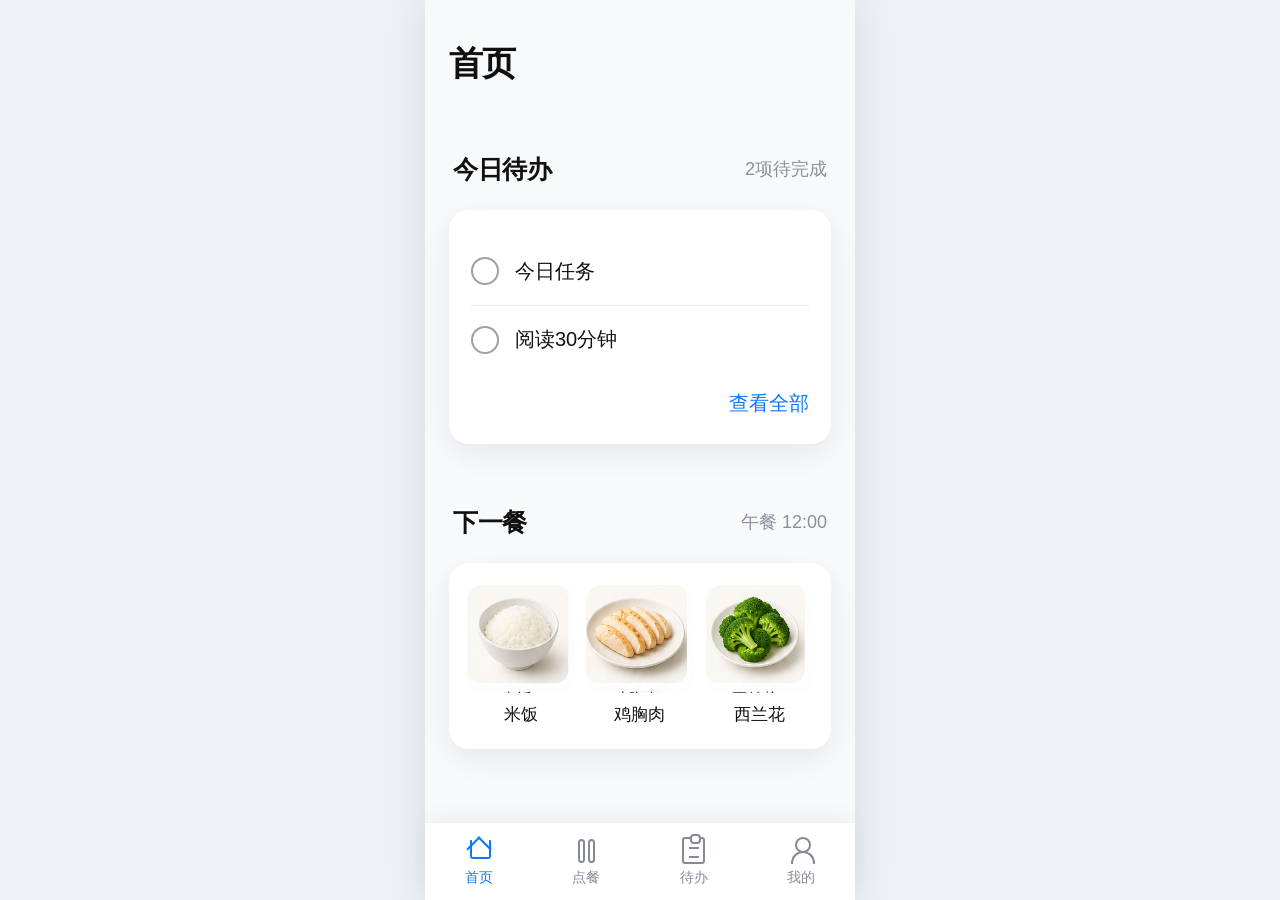
==== 需求与原型/v1.0.0/原型/交互原型/index.html @ b9816ce4 "初始化" ====
<!doctype html>
<html lang="zh-CN">
<head>
  <meta charset="utf-8">
  <meta name="viewport" content="width=device-width, initial-scale=1, viewport-fit=cover">
  <meta name="description" content="个人 APP 可交互离线原型">
  <title>个人 APP 原型</title>
  <link rel="stylesheet" href="styles.css">
</head>
<body>
  <main id="app" aria-live="polite">
    <section class="page" data-page="home" aria-labelledby="home-title">
      <div class="page-inner">
        <h1 id="home-title" class="page-title">首页</h1>
        <div class="section-heading">
          <h2>今日待办</h2>
          <span id="home-todo-count" class="section-meta"></span>
        </div>
        <article class="card home-todo-card" id="home-todo-list"></article>

        <div class="section-heading meal-heading">
          <h2>下一餐</h2>
          <span class="section-meta">午餐 12:00</span>
        </div>
        <button id="home-next-meal" class="card next-meal-card" type="button" aria-label="查看午餐">
          <div id="home-next-meal-list" class="meal-summary-list"></div>
        </button>
      </div>
    </section>

    <section class="page" data-page="meals" aria-labelledby="meals-title">
      <div class="page-inner">
        <header class="page-header">
          <h1 id="meals-title" class="page-title">点餐</h1>
          <button id="meal-edit-toggle" class="text-button" type="button">修改</button>
        </header>
        <div id="meals-content"></div>
      </div>
    </section>

    <section class="page food-select-page" data-page="food-select" aria-labelledby="food-select-title">
      <div class="select-header">
        <button id="back-to-meals" class="back-button" type="button" aria-label="返回点餐页"><span></span></button>
        <div>
          <h1 id="food-select-title" class="page-title">选餐</h1>
          <p id="meal-target-label" class="target-label"></p>
        </div>
      </div>
      <div class="food-select-layout">
        <nav id="food-categories" class="food-categories" aria-label="食物分类"></nav>
        <div id="food-list" class="food-list" aria-live="polite"></div>
      </div>
    </section>

    <section class="page" data-page="todos" aria-labelledby="todos-title">
      <div class="page-inner">
        <h1 id="todos-title" class="page-title">待办</h1>
        <section class="card calendar-card" aria-label="任务日历">
          <div class="calendar-toolbar">
            <button id="previous-month" class="calendar-arrow previous" type="button" aria-label="上个月"></button>
            <h2 id="calendar-title"></h2>
            <button id="next-month" class="calendar-arrow next" type="button" aria-label="下个月"></button>
          </div>
          <div class="weekday-row" aria-hidden="true">
            <span>日</span><span>一</span><span>二</span><span>三</span><span>四</span><span>五</span><span>六</span>
          </div>
          <div id="calendar-days" class="calendar-days" aria-label="选择日期"></div>
        </section>
        <form id="task-form" class="task-entry" novalidate>
          <label class="sr-only" for="task-input">添加任务</label>
          <input id="task-input" type="text" maxlength="50" placeholder="添加任务" autocomplete="off">
          <button class="round-add" type="submit" aria-label="添加任务"><span></span></button>
        </form>
        <div id="todo-list" class="todo-list"></div>
      </div>
    </section>

    <section class="page" data-page="profile" aria-labelledby="profile-title">
      <div class="page-inner">
        <h1 id="profile-title" class="page-title">我的</h1>
        <section class="card profile-card">
          <div class="avatar" aria-label="用户头像"></div>
          <dl>
            <div><dt>昵称</dt><dd>小满</dd></div>
            <div><dt>手机号</dt><dd>138****8888</dd></div>
          </dl>
        </section>
        <button id="logout-button" class="logout-button" type="button">退出登录</button>
      </div>
    </section>
  </main>

  <nav id="bottom-nav" class="bottom-nav" aria-label="主导航">
    <button type="button" data-nav="home" class="nav-item"><span class="nav-icon icon-home"></span><span>首页</span></button>
    <button type="button" data-nav="meals" class="nav-item"><span class="nav-icon icon-meals"><i></i><i></i></span><span>点餐</span></button>
    <button type="button" data-nav="todos" class="nav-item"><span class="nav-icon icon-todos"></span><span>待办</span></button>
    <button type="button" data-nav="profile" class="nav-item"><span class="nav-icon icon-profile"></span><span>我的</span></button>
  </nav>

  <div id="toast" class="toast" role="status" aria-live="polite"></div>

  <div id="logout-modal" class="modal" aria-hidden="true">
    <div class="modal-backdrop" data-close-modal="true"></div>
    <section class="modal-dialog" role="dialog" aria-modal="true" aria-labelledby="logout-modal-title">
      <h2 id="logout-modal-title">确认退出登录？</h2>
      <p>这只是原型演示，不会跳转到登录页面。</p>
      <div class="modal-actions">
        <button id="cancel-logout" class="modal-button secondary" type="button">取消</button>
        <button id="confirm-logout" class="modal-button danger" type="button">确认退出</button>
      </div>
    </section>
  </div>

  <script defer src="app.js"></script>
</body>
</html>
---- 需求与原型/v1.0.0/原型/交互原型/styles.css ----
:root {
  --blue: #0a78ff;
  --blue-soft: #eaf3ff;
  --ink: #101010;
  --muted: #8b909b;
  --line: #e9ebef;
  --page: #f8f9fb;
  --card: #ffffff;
  --danger: #ff3b30;
  --shadow: 0 10px 28px rgba(31, 42, 65, .08);
  --radius: 20px;
  --page-gutter: 24px;
  --app-width: 430px;
  font-family: "Microsoft YaHei", "PingFang SC", "Noto Sans CJK SC", Arial, sans-serif;
  color: var(--ink);
  background: var(--page);
}

* { box-sizing: border-box; }

html { background: #edf0f4; }

body {
  margin: 0;
  min-width: 320px;
  min-height: 100dvh;
  background: #edf0f4;
}

button,
input { font: inherit; }

button { -webkit-tap-highlight-color: transparent; }

button:focus-visible,
input:focus-visible { outline: 3px solid rgba(10, 120, 255, .35); outline-offset: 2px; }

button:active { transform: scale(.97); }

.sr-only {
  position: absolute;
  width: 1px;
  height: 1px;
  padding: 0;
  margin: -1px;
  overflow: hidden;
  clip: rect(0, 0, 0, 0);
  white-space: nowrap;
  border: 0;
}

#app {
  width: min(100%, var(--app-width));
  min-height: 100dvh;
  margin: 0 auto;
  background: var(--page);
  overflow: hidden;
}

.page {
  display: none;
  min-height: 100dvh;
  padding: max(42px, env(safe-area-inset-top)) var(--page-gutter) calc(112px + env(safe-area-inset-bottom));
}

.page.is-active { display: block; animation: page-in .18s ease-out; }

@keyframes page-in { from { opacity: .6; transform: translateY(4px); } to { opacity: 1; transform: none; } }

.page-inner { width: 100%; }

.page-title {
  margin: 0;
  font-size: 34px;
  line-height: 1.25;
  letter-spacing: -.8px;
  font-weight: 800;
}

.page-header,
.section-heading,
.calendar-toolbar { display: flex; align-items: center; justify-content: space-between; }

.page-header { margin-bottom: 54px; }

.text-button {
  min-width: 44px;
  min-height: 44px;
  padding: 0;
  border: 0;
  color: var(--blue);
  background: transparent;
  font-size: 22px;
  cursor: pointer;
}

.section-heading { margin: 68px 4px 24px; }
.page-title + .section-heading { margin-top: 68px; }

.section-heading h2 {
  margin: 0;
  font-size: 25px;
  letter-spacing: -.5px;
}

.section-meta { color: var(--muted); font-size: 18px; }

.card {
  border: 0;
  border-radius: var(--radius);
  background: var(--card);
  box-shadow: var(--shadow);
}

.home-todo-card { min-height: 208px; padding: 28px 22px 18px; }

.home-task-row {
  display: flex;
  min-height: 68px;
  align-items: center;
  gap: 16px;
  border-bottom: 1px solid var(--line);
}

.home-task-row:last-of-type { border-bottom: 0; }

.task-check {
  display: grid;
  flex: 0 0 auto;
  width: 28px;
  height: 28px;
  place-items: center;
  border: 2px solid #9aa0ab;
  border-radius: 50%;
  background: #fff;
  cursor: pointer;
}

.task-check::after {
  width: 9px;
  height: 5px;
  border-bottom: 2px solid #fff;
  border-left: 2px solid #fff;
  content: "";
  opacity: 0;
  transform: rotate(-45deg) translate(1px, -1px);
}

.task-check.is-done { border-color: var(--blue); background: var(--blue); }
.task-check.is-done::after { opacity: 1; }

.home-task-title { min-width: 0; overflow: hidden; font-size: 20px; text-overflow: ellipsis; white-space: nowrap; }
.home-empty { display: grid; min-height: 123px; place-items: center; color: var(--muted); font-size: 17px; }

.view-all-button {
  display: block;
  min-height: 44px;
  margin: 8px 0 0 auto;
  padding: 0 0 0 16px;
  border: 0;
  color: var(--blue);
  background: transparent;
  font-size: 20px;
  cursor: pointer;
}

.meal-heading { margin-top: 62px; }

.next-meal-card {
  display: block;
  width: 100%;
  min-height: 186px;
  padding: 22px 18px;
  color: inherit;
  text-align: left;
  cursor: pointer;
}

.meal-summary-list,
.meal-items { display: grid; grid-template-columns: repeat(3, minmax(0, 1fr)); gap: 12px; }

.food-thumb,
.food-photo {
  background-color: #f8f5ef;
  background-repeat: no-repeat;
  border-radius: 16px;
}

.food-thumb { width: 100%; aspect-ratio: 1; }

.summary-food { min-width: 0; text-align: center; }
.summary-food span { display: block; overflow: hidden; margin-top: 10px; font-size: 17px; text-overflow: ellipsis; white-space: nowrap; }
.summary-empty { display: grid; min-height: 132px; place-items: center; color: var(--muted); font-size: 17px; }

.meal-section { margin-bottom: 52px; scroll-margin-top: 22px; }
.meal-section-title { margin: 0 2px 20px; font-size: 25px; }

.meal-card { min-height: 220px; padding: 20px 18px; }
.meal-items { min-height: 125px; }

.meal-food { position: relative; min-width: 0; text-align: center; }
.meal-food .food-thumb { aspect-ratio: 1; }
.meal-food-name { display: block; overflow: hidden; margin-top: 8px; font-size: 18px; text-overflow: ellipsis; white-space: nowrap; }

.delete-food {
  position: absolute;
  z-index: 1;
  top: -8px;
  right: -4px;
  display: grid;
  width: 30px;
  height: 30px;
  padding: 0;
  place-items: center;
  border: 0;
  border-radius: 50%;
  color: #fff;
  background: var(--danger);
  font-size: 26px;
  font-weight: 300;
  line-height: 1;
  cursor: pointer;
}

.meal-empty { display: grid; min-height: 125px; place-items: center; color: var(--muted); font-size: 17px; }

.round-add {
  position: relative;
  display: grid;
  width: 46px;
  height: 46px;
  padding: 0;
  place-items: center;
  border: 0;
  border-radius: 50%;
  color: white;
  background: var(--blue);
  box-shadow: 0 4px 12px rgba(10, 120, 255, .22);
  cursor: pointer;
}

.round-add span::before,
.round-add span::after {
  position: absolute;
  top: 50%;
  left: 50%;
  width: 21px;
  height: 3px;
  border-radius: 4px;
  background: currentColor;
  content: "";
  transform: translate(-50%, -50%);
}

.round-add span::after { transform: translate(-50%, -50%) rotate(90deg); }
.meal-add { margin: 18px 2px 0; }

.food-select-page { padding: max(30px, env(safe-area-inset-top)) 22px 34px; }

.select-header { display: flex; align-items: flex-start; gap: 12px; margin: 0 0 45px; }
.select-header .page-title { font-size: 32px; }

.back-button {
  position: relative;
  display: grid;
  flex: 0 0 auto;
  width: 48px;
  height: 48px;
  padding: 0;
  place-items: center;
  border: 0;
  background: transparent;
  cursor: pointer;
}

.back-button span { width: 17px; height: 17px; border-bottom: 3px solid #333; border-left: 3px solid #333; transform: rotate(45deg); }
.target-label { min-height: 20px; margin: 4px 0 0; color: var(--muted); font-size: 14px; }

.food-select-layout { display: grid; grid-template-columns: 92px minmax(0, 1fr); align-items: start; gap: 18px; }

.food-categories {
  position: sticky;
  top: 16px;
  display: flex;
  min-height: 540px;
  padding: 14px 8px;
  flex-direction: column;
  gap: 9px;
  border-radius: 20px;
  background: var(--card);
  box-shadow: var(--shadow);
}

.category-button {
  min-height: 58px;
  padding: 7px 2px;
  border: 0;
  border-radius: 15px;
  color: #818793;
  background: transparent;
  font-size: 20px;
  cursor: pointer;
}

.category-button.is-active { color: var(--blue); background: var(--blue-soft); font-weight: 700; }
.food-list { display: grid; gap: 16px; min-width: 0; }

.select-food-card {
  display: grid;
  min-height: 144px;
  grid-template-columns: 110px minmax(0, 1fr) 44px;
  align-items: center;
  gap: 12px;
  padding: 12px;
}

.food-photo { width: 110px; height: 110px; }
.select-food-name { overflow: hidden; font-size: 22px; text-overflow: ellipsis; white-space: nowrap; }
.select-food-card .round-add { width: 44px; height: 44px; }
.select-food-card .round-add span::before, .select-food-card .round-add span::after { width: 20px; }
.select-empty { display: grid; min-height: 180px; place-items: center; color: var(--muted); text-align: center; }

.calendar-card { margin-top: 35px; padding: 23px 18px 19px; }
.calendar-toolbar h2 { margin: 0; font-size: 23px; }

.calendar-arrow {
  position: relative;
  width: 44px;
  height: 44px;
  padding: 0;
  border: 0;
  background: transparent;
  cursor: pointer;
}

.calendar-arrow::after {
  position: absolute;
  top: 12px;
  left: 14px;
  width: 15px;
  height: 15px;
  border-top: 2px solid var(--ink);
  border-right: 2px solid var(--ink);
  content: "";
}

.calendar-arrow.previous::after { transform: rotate(-135deg); left: 18px; }
.calendar-arrow.next::after { transform: rotate(45deg); left: 10px; }

.weekday-row,
.calendar-days { display: grid; grid-template-columns: repeat(7, minmax(0, 1fr)); text-align: center; }
.weekday-row { margin-top: 22px; color: #888e99; font-size: 16px; }
.calendar-days { gap: 7px 0; margin-top: 16px; }

.calendar-blank,
.calendar-day { min-width: 0; height: 37px; }

.calendar-day {
  display: grid;
  width: 37px;
  margin: 0 auto;
  padding: 0;
  place-items: center;
  border: 0;
  border-radius: 50%;
  color: var(--ink);
  background: transparent;
  font-size: 17px;
  cursor: pointer;
}

.calendar-day.is-selected { color: #fff; background: var(--blue); }

.task-entry {
  display: flex;
  height: 63px;
  margin-top: 24px;
  align-items: center;
  gap: 10px;
  padding: 8px 9px 8px 20px;
  border-radius: 17px;
  background: var(--card);
  box-shadow: var(--shadow);
}

.task-entry input { min-width: 0; flex: 1; border: 0; outline: 0; color: var(--ink); background: transparent; font-size: 19px; }
.task-entry input::placeholder { color: #a6abb4; }
.task-entry.is-invalid { animation: input-shake .25s linear; box-shadow: 0 0 0 2px rgba(255, 59, 48, .3), var(--shadow); }
@keyframes input-shake { 25% { transform: translateX(-3px); } 75% { transform: translateX(3px); } }
.task-entry .round-add { width: 44px; height: 44px; flex: 0 0 auto; }

.todo-list { display: grid; gap: 16px; margin-top: 24px; }
.todo-row { display: flex; min-height: 76px; align-items: center; gap: 18px; padding: 16px 20px; }
.todo-row .task-check { width: 31px; height: 31px; }
.todo-title { min-width: 0; overflow: hidden; font-size: 20px; text-overflow: ellipsis; white-space: nowrap; }
.todo-row.is-completed .todo-title { color: #9da2ac; text-decoration: line-through; }
.todo-empty { display: grid; min-height: 130px; place-items: center; color: var(--muted); }

.profile-card { display: flex; margin-top: 35px; align-items: center; gap: 21px; padding: 28px 22px; }

.avatar {
  width: 94px;
  height: 94px;
  flex: 0 0 auto;
  border-radius: 50%;
  background-color: #e8f0f6;
  background-image: url("assets/reference/我的页.png");
  background-repeat: no-repeat;
  background-size: 438px auto;
  background-position: -46px -95px;
}

.profile-card dl { display: grid; flex: 1; gap: 20px; margin: 0; }
.profile-card dl div { display: grid; grid-template-columns: 76px minmax(0, 1fr); gap: 4px; }
.profile-card dt { color: var(--muted); font-size: 18px; }
.profile-card dd { margin: 0; font-size: 20px; white-space: nowrap; }

.logout-button { width: 100%; min-height: 58px; margin-top: 42px; border: 2px solid var(--danger); border-radius: 13px; color: var(--danger); background: #fff; font-size: 22px; cursor: pointer; }

.bottom-nav {
  position: fixed;
  z-index: 10;
  bottom: 0;
  left: 50%;
  display: grid;
  width: min(100%, var(--app-width));
  height: calc(78px + env(safe-area-inset-bottom));
  grid-template-columns: repeat(4, 1fr);
  padding-bottom: env(safe-area-inset-bottom);
  transform: translateX(-50%);
  border-top: 1px solid #eef0f4;
  background: rgba(255, 255, 255, .96);
  box-shadow: 0 -6px 18px rgba(27, 35, 52, .04);
}

.bottom-nav.is-hidden { display: none; }

.nav-item {
  display: flex;
  min-width: 44px;
  min-height: 68px;
  flex-direction: column;
  align-items: center;
  justify-content: center;
  gap: 5px;
  padding: 4px 0 3px;
  border: 0;
  color: #858b96;
  background: transparent;
  font-size: 14px;
  cursor: pointer;
}

.nav-item.is-active { color: var(--blue); }
.nav-icon { position: relative; display: block; width: 27px; height: 27px; color: currentColor; }

.icon-home::before { position: absolute; top: 3px; left: 5px; width: 17px; height: 17px; border: 2px solid currentColor; border-top: 0; border-radius: 1px 1px 3px 3px; content: ""; }
.icon-home::after { position: absolute; top: 3px; left: 5px; width: 16px; height: 16px; border-top: 2px solid currentColor; border-left: 2px solid currentColor; content: ""; transform: rotate(45deg); }

.icon-meals i { position: absolute; top: 2px; width: 7px; height: 24px; border: 2px solid currentColor; border-radius: 6px; }
.icon-meals i:first-child { left: 5px; }
.icon-meals i:last-child { right: 5px; }

.icon-todos { width: 23px; height: 27px; border: 2px solid currentColor; border-radius: 3px; }
.icon-todos::before { position: absolute; top: -5px; left: 6px; width: 7px; height: 6px; border: 2px solid currentColor; border-radius: 4px; background: #fff; content: ""; }
.icon-todos::after { position: absolute; top: 8px; left: 5px; width: 10px; height: 7px; border-top: 2px solid currentColor; border-bottom: 2px solid currentColor; content: ""; }

.icon-profile::before { position: absolute; top: 0; left: 7px; width: 12px; height: 12px; border: 2px solid currentColor; border-radius: 50%; content: ""; }
.icon-profile::after { position: absolute; bottom: 0; left: 3px; width: 20px; height: 11px; border: 2px solid currentColor; border-bottom: 0; border-radius: 14px 14px 0 0; content: ""; }

.toast {
  position: fixed;
  z-index: 30;
  bottom: 96px;
  left: 50%;
  max-width: min(340px, calc(100% - 32px));
  padding: 11px 17px;
  transform: translate(-50%, 14px);
  border-radius: 999px;
  color: white;
  background: rgba(23, 28, 36, .9);
  font-size: 14px;
  opacity: 0;
  pointer-events: none;
  transition: opacity .2s ease, transform .2s ease;
}

.toast.is-visible { transform: translate(-50%, 0); opacity: 1; }

.modal { position: fixed; z-index: 40; inset: 0; display: none; align-items: center; justify-content: center; padding: 24px; }
.modal.is-open { display: flex; }
.modal-backdrop { position: absolute; inset: 0; background: rgba(17, 22, 30, .44); }
.modal-dialog { position: relative; width: min(100%, 330px); padding: 26px 23px 19px; border-radius: 19px; background: #fff; box-shadow: 0 20px 55px rgba(0, 0, 0, .2); animation: dialog-in .18s ease-out; }
@keyframes dialog-in { from { opacity: 0; transform: scale(.95); } to { opacity: 1; transform: none; } }
.modal-dialog h2 { margin: 0; font-size: 21px; }
.modal-dialog p { margin: 12px 0 23px; color: var(--muted); font-size: 15px; line-height: 1.55; }
.modal-actions { display: grid; grid-template-columns: 1fr 1fr; gap: 12px; }
.modal-button { min-height: 43px; border: 0; border-radius: 10px; font-size: 16px; cursor: pointer; }
.modal-button.secondary { color: #454b55; background: #f1f3f6; }
.modal-button.danger { color: #fff; background: var(--danger); }
.no-scroll { overflow: hidden; }

/* 原型截图裁切：复用本地的点餐页、选餐页素材。 */
.img-milk, .img-rice, .img-chicken, .img-broccoli, .img-noodles, .img-egg, .img-greens {
  background-image: url("assets/reference/点餐页.png");
  background-size: 460px auto;
}
.img-milk { background-position: -46px -148px; }
.img-rice { background-position: -46px -426px; }
.img-chicken { background-position: -178px -426px; }
.img-broccoli { background-position: -310px -426px; }
.img-noodles { background-position: -46px -705px; }
.img-egg { background-position: -178px -705px; }
.img-greens { background-position: -310px -705px; }
.img-bread, .img-oatmeal { background-image: url("assets/reference/选餐页.png"); background-size: 494px auto; }
.img-bread { background-position: -150px -311px; }
.img-oatmeal { background-position: -150px -545px; }

@media (max-width: 365px) {
  :root { --page-gutter: 18px; }
  .page-title { font-size: 31px; }
  .section-heading h2, .meal-section-title { font-size: 23px; }
  .food-select-page { padding-right: 16px; padding-left: 16px; }
  .food-select-layout { grid-template-columns: 82px minmax(0, 1fr); gap: 12px; }
  .food-categories { min-height: 500px; }
  .category-button { font-size: 18px; }
  .select-food-card { grid-template-columns: 90px minmax(0, 1fr) 42px; padding: 10px; }
  .food-photo { width: 90px; height: 90px; }
  .select-food-name { font-size: 19px; }
  .profile-card { gap: 15px; padding: 24px 16px; }
  .profile-card dl div { grid-template-columns: 60px minmax(0, 1fr); }
  .profile-card dt, .profile-card dd { font-size: 16px; }
}

@media (min-width: 431px) {
  #app { box-shadow: 0 0 38px rgba(37, 48, 69, .1); }
}
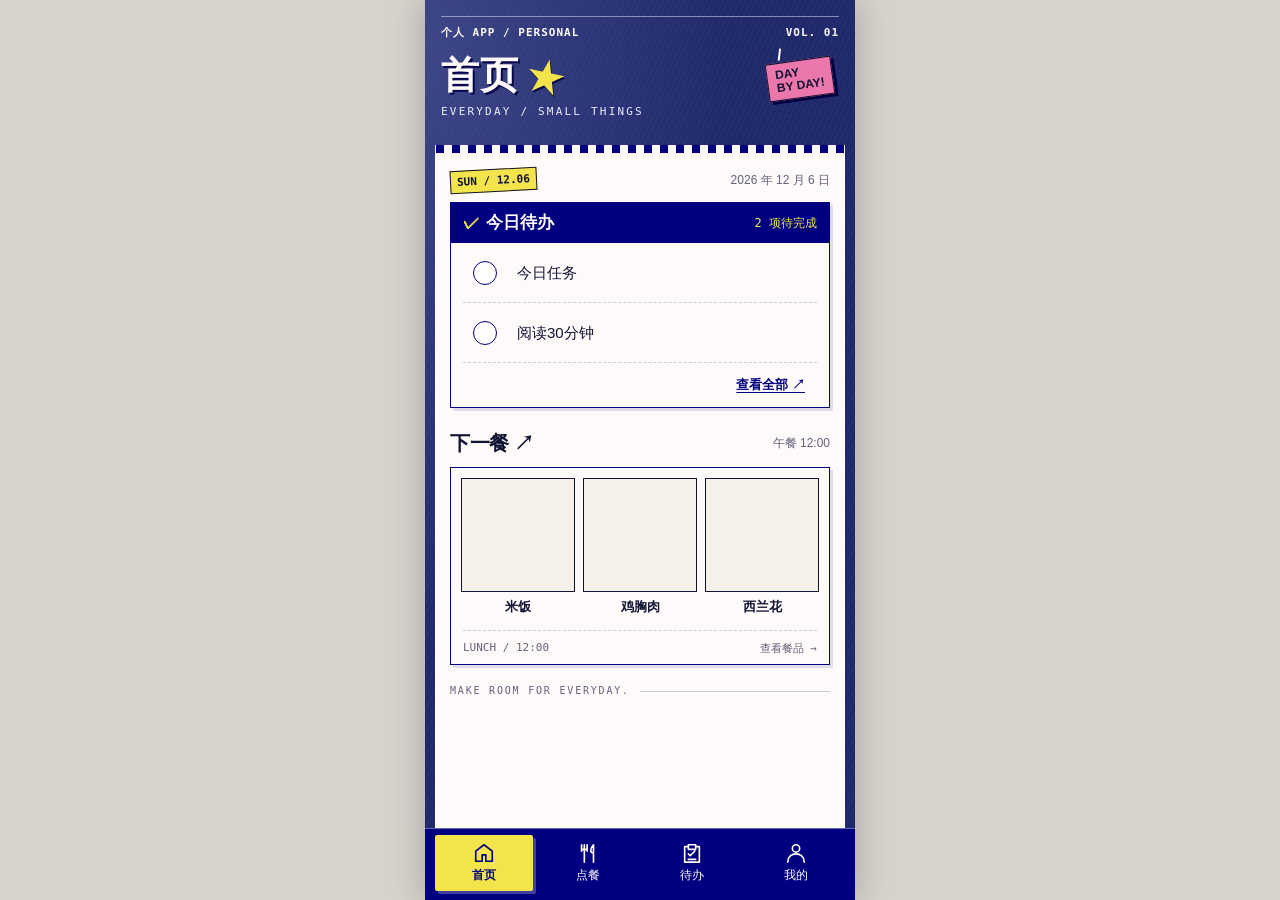
==== commit 4cde14fa: "风格变动" ====
--- a/需求与原型/v1.0.0/原型/交互原型/index.html
+++ b/需求与原型/v1.0.0/原型/交互原型/index.html
@@ -3,102 +3,211 @@
 <head>
   <meta charset="utf-8">
   <meta name="viewport" content="width=device-width, initial-scale=1, viewport-fit=cover">
-  <meta name="description" content="个人 APP 可交互离线原型">
+  <meta name="description" content="个人 APP 可交互离线原型 - 蓝调独立志 UI">
   <title>个人 APP 原型</title>
   <link rel="stylesheet" href="styles.css">
 </head>
 <body>
   <main id="app" aria-live="polite">
+    <!-- 首页 -->
     <section class="page" data-page="home" aria-labelledby="home-title">
-      <div class="page-inner">
-        <h1 id="home-title" class="page-title">首页</h1>
-        <div class="section-heading">
-          <h2>今日待办</h2>
-          <span id="home-todo-count" class="section-meta"></span>
-        </div>
-        <article class="card home-todo-card" id="home-todo-list"></article>
-
-        <div class="section-heading meal-heading">
-          <h2>下一餐</h2>
-          <span class="section-meta">午餐 12:00</span>
-        </div>
-        <button id="home-next-meal" class="card next-meal-card" type="button" aria-label="查看午餐">
-          <div id="home-next-meal-list" class="meal-summary-list"></div>
+      <header class="masthead">
+        <div class="issue">
+          <span>个人 APP / PERSONAL</span>
+          <span>VOL. 01</span>
+        </div>
+        <h1 id="home-title" class="page-title">
+          首页<span class="star" aria-hidden="true">★</span>
+        </h1>
+        <div class="subtitle" aria-hidden="true">EVERYDAY / SMALL THINGS</div>
+        <span class="sticker" aria-hidden="true">DAY<br>BY DAY!</span>
+      </header>
+
+      <div class="paper">
+        <div class="row-heading">
+          <span class="tag" id="home-tag"><span id="home-weekday-en">MON</span> / <span id="home-date-short">09.21</span></span>
+          <small id="home-date-full">2026 年 9 月 21 日</small>
+        </div>
+
+        <section class="panel home-todo-panel" aria-labelledby="home-todo-bar">
+          <h2 class="section-bar" id="home-todo-bar">
+            <span><b class="icon" aria-hidden="true">✓</b>今日待办</span>
+            <small id="home-todo-count">0 项待完成</small>
+          </h2>
+          <div id="home-todo-list" class="task-list"></div>
+        </section>
+
+        <div class="section-gap"></div>
+
+        <div class="row-heading">
+          <h2>下一餐 <span aria-hidden="true">↗</span></h2>
+          <small id="home-next-meal-meta">午餐 12:00</small>
+        </div>
+        <button id="home-next-meal" class="panel next-meal-card" type="button" aria-label="查看午餐">
+          <div id="home-next-meal-list" class="food-grid"></div>
+          <div class="caption-line">
+            <span>LUNCH / 12:00</span>
+            <span>查看餐品 →</span>
+          </div>
         </button>
-      </div>
-    </section>
-
+
+        <div class="small-note" aria-hidden="true">MAKE ROOM FOR EVERYDAY.</div>
+      </div>
+    </section>
+
+    <!-- 点餐页 -->
     <section class="page" data-page="meals" aria-labelledby="meals-title">
-      <div class="page-inner">
-        <header class="page-header">
-          <h1 id="meals-title" class="page-title">点餐</h1>
-          <button id="meal-edit-toggle" class="text-button" type="button">修改</button>
-        </header>
-        <div id="meals-content"></div>
-      </div>
-    </section>
-
+      <header class="masthead">
+        <div class="issue">
+          <span>个人 APP / PERSONAL</span>
+          <span>VOL. 01</span>
+        </div>
+        <h1 id="meals-title" class="page-title">
+          点餐<span class="star" aria-hidden="true">★</span>
+        </h1>
+        <div class="subtitle" aria-hidden="true">THREE MEALS / ONE DAY</div>
+        <button id="meal-edit-toggle" class="header-action" type="button">修改</button>
+      </header>
+
+      <div class="paper meal-paper">
+        <div id="meals-content" class="meal-content-list"></div>
+      </div>
+    </section>
+
+    <!-- 选餐页（子页，隐藏底部导航） -->
     <section class="page food-select-page" data-page="food-select" aria-labelledby="food-select-title">
-      <div class="select-header">
-        <button id="back-to-meals" class="back-button" type="button" aria-label="返回点餐页"><span></span></button>
-        <div>
-          <h1 id="food-select-title" class="page-title">选餐</h1>
-          <p id="meal-target-label" class="target-label"></p>
-        </div>
-      </div>
-      <div class="food-select-layout">
-        <nav id="food-categories" class="food-categories" aria-label="食物分类"></nav>
-        <div id="food-list" class="food-list" aria-live="polite"></div>
-      </div>
-    </section>
-
+      <header class="masthead select-head">
+        <div class="issue">
+          <button id="back-to-meals" class="back" type="button" aria-label="返回点餐页">← 返回点餐</button>
+          <span>VOL. 01</span>
+        </div>
+        <h1 id="food-select-title" class="page-title">
+          选餐<span class="star" aria-hidden="true">★</span>
+        </h1>
+        <div class="subtitle" aria-hidden="true">PICK SOMETHING GOOD</div>
+      </header>
+
+      <div class="paper select-paper">
+        <div class="target">
+          <span id="meal-target-label">当前将加入 · 午餐</span>
+          <span id="meal-target-en" aria-hidden="true">LUNCH</span>
+        </div>
+        <div class="select-layout">
+          <nav id="food-categories" class="categories" aria-label="食物分类"></nav>
+          <div id="food-list" class="select-list" aria-live="polite"></div>
+        </div>
+      </div>
+      <div class="select-bottom" aria-hidden="true">PERSONAL / FOOD SELECTION</div>
+    </section>
+
+    <!-- 待办页 -->
     <section class="page" data-page="todos" aria-labelledby="todos-title">
-      <div class="page-inner">
-        <h1 id="todos-title" class="page-title">待办</h1>
-        <section class="card calendar-card" aria-label="任务日历">
-          <div class="calendar-toolbar">
-            <button id="previous-month" class="calendar-arrow previous" type="button" aria-label="上个月"></button>
+      <header class="masthead">
+        <div class="issue">
+          <span>个人 APP / PERSONAL</span>
+          <span>VOL. 01</span>
+        </div>
+        <h1 id="todos-title" class="page-title">
+          待办<span class="star" aria-hidden="true">✳</span>
+        </h1>
+        <div class="subtitle" aria-hidden="true">ONE THING AT A TIME</div>
+      </header>
+
+      <div class="paper todo-paper">
+        <section class="calendar" aria-label="任务日历">
+          <div class="month">
+            <button id="previous-month" class="calendar-arrow previous" type="button" aria-label="上个月">‹</button>
             <h2 id="calendar-title"></h2>
-            <button id="next-month" class="calendar-arrow next" type="button" aria-label="下个月"></button>
-          </div>
-          <div class="weekday-row" aria-hidden="true">
+            <button id="next-month" class="calendar-arrow next" type="button" aria-label="下个月">›</button>
+          </div>
+          <div class="weekday-row week" aria-hidden="true">
             <span>日</span><span>一</span><span>二</span><span>三</span><span>四</span><span>五</span><span>六</span>
           </div>
-          <div id="calendar-days" class="calendar-days" aria-label="选择日期"></div>
-        </section>
+          <div id="calendar-days" class="calendar-days days" aria-label="选择日期"></div>
+        </section>
+
         <form id="task-form" class="task-entry" novalidate>
           <label class="sr-only" for="task-input">添加任务</label>
           <input id="task-input" type="text" maxlength="50" placeholder="添加任务" autocomplete="off">
-          <button class="round-add" type="submit" aria-label="添加任务"><span></span></button>
+          <button class="plus" type="submit" aria-label="添加任务">+</button>
         </form>
-        <div id="todo-list" class="todo-list"></div>
-      </div>
-    </section>
-
+
+        <p class="todo-date">
+          <strong id="todo-selected-date-label">09 月 21 日 · 周一</strong>
+          <span id="todo-count-badge">0 项待完成</span>
+        </p>
+
+        <section class="panel todo-panel">
+          <div id="todo-list" class="task-list"></div>
+        </section>
+      </div>
+    </section>
+
+    <!-- 我的页 -->
     <section class="page" data-page="profile" aria-labelledby="profile-title">
-      <div class="page-inner">
-        <h1 id="profile-title" class="page-title">我的</h1>
-        <section class="card profile-card">
-          <div class="avatar" aria-label="用户头像"></div>
-          <dl>
-            <div><dt>昵称</dt><dd>小满</dd></div>
-            <div><dt>手机号</dt><dd>138****8888</dd></div>
+      <header class="masthead">
+        <div class="issue">
+          <span>个人 APP / PERSONAL</span>
+          <span>VOL. 01</span>
+        </div>
+        <h1 id="profile-title" class="page-title">
+          我的<span class="star" aria-hidden="true">★</span>
+        </h1>
+        <div class="subtitle" aria-hidden="true">A LITTLE SPACE OF MY OWN</div>
+        <span class="sticker" aria-hidden="true">HELLO<br>ME!</span>
+      </header>
+
+      <div class="paper profile-paper">
+        <section class="identity panel" aria-label="个人信息">
+          <div class="identity-top">
+            <div class="avatar" role="img" aria-label="用户头像"></div>
+            <div>
+              <h2 class="identity-name">小满</h2>
+              <span class="identity-sub" aria-hidden="true">MY PERSONAL SPACE</span>
+            </div>
+          </div>
+          <dl class="data-rows">
+            <div class="data-row"><dt>昵称</dt><dd>小满</dd></div>
+            <div class="data-row"><dt>手机号</dt><dd>138****8888</dd></div>
           </dl>
         </section>
-        <button id="logout-button" class="logout-button" type="button">退出登录</button>
+
+        <button id="logout-button" class="logout" type="button">退出登录 ↗</button>
+
+        <div class="profile-art" aria-hidden="true">
+          <span class="burst">✳</span>
+          <div class="big">SMALL<br><span class="outline">THINGS,</span><br>MY LIFE.</div>
+          <div class="underline"></div>
+          <div class="tiny">EVERYDAY IS MY OWN.</div>
+        </div>
       </div>
     </section>
   </main>
 
-  <nav id="bottom-nav" class="bottom-nav" aria-label="主导航">
-    <button type="button" data-nav="home" class="nav-item"><span class="nav-icon icon-home"></span><span>首页</span></button>
-    <button type="button" data-nav="meals" class="nav-item"><span class="nav-icon icon-meals"><i></i><i></i></span><span>点餐</span></button>
-    <button type="button" data-nav="todos" class="nav-item"><span class="nav-icon icon-todos"></span><span>待办</span></button>
-    <button type="button" data-nav="profile" class="nav-item"><span class="nav-icon icon-profile"></span><span>我的</span></button>
+  <!-- 底部主导航 -->
+  <nav id="bottom-nav" class="bottom" aria-label="主导航">
+    <button type="button" data-nav="home" class="nav-item">
+      <svg viewBox="0 0 24 24" aria-hidden="true"><path d="M3 10 12 3l9 7v11h-7v-7h-4v7H3Z"/></svg>
+      <span>首页</span>
+    </button>
+    <button type="button" data-nav="meals" class="nav-item">
+      <svg viewBox="0 0 24 24" aria-hidden="true"><path d="M5 3v7m3-7v7m3-7v7M5 8h6m-3 2v12M18 3c-4 4-4 9 0 9V3Zm0 9v10"/></svg>
+      <span>点餐</span>
+    </button>
+    <button type="button" data-nav="todos" class="nav-item">
+      <svg viewBox="0 0 24 24" aria-hidden="true"><path d="M8 5H4v17h16V5h-4M8 3h8v5H8Z M8 13l2 2 5-5m-7 9h8"/></svg>
+      <span>待办</span>
+    </button>
+    <button type="button" data-nav="profile" class="nav-item">
+      <svg viewBox="0 0 24 24" aria-hidden="true"><circle cx="12" cy="7" r="4"/><path d="M3 22c0-12 18-12 18 0"/></svg>
+      <span>我的</span>
+    </button>
   </nav>
 
+  <!-- 全局 Toast -->
   <div id="toast" class="toast" role="status" aria-live="polite"></div>
 
+  <!-- 退出弹窗 -->
   <div id="logout-modal" class="modal" aria-hidden="true">
     <div class="modal-backdrop" data-close-modal="true"></div>
     <section class="modal-dialog" role="dialog" aria-modal="true" aria-labelledby="logout-modal-title">
--- a/需求与原型/v1.0.0/原型/交互原型/styles.css
+++ b/需求与原型/v1.0.0/原型/交互原型/styles.css
@@ -1,41 +1,57 @@
+/* ==========================================================================
+   个人 APP 蓝调独立志 UI 样式表
+   版本：v1.0.0 (UI Redesign)
+   ========================================================================== */
+
 :root {
-  --blue: #0a78ff;
-  --blue-soft: #eaf3ff;
-  --ink: #101010;
-  --muted: #8b909b;
-  --line: #e9ebef;
-  --page: #f8f9fb;
-  --card: #ffffff;
-  --danger: #ff3b30;
-  --shadow: 0 10px 28px rgba(31, 42, 65, .08);
-  --radius: 20px;
-  --page-gutter: 24px;
+  /* 蓝调独立志配色变量 */
+  --blue: #000080;       /* 栏目条、主操作、主导航背景、选中日期、重点描边 */
+  --night: #20296c;      /* 页头与外壳底色 */
+  --paper: #fffafa;      /* 纸白内容表面、蓝底上的浅色文字 */
+  --ink: #111333;        /* 正文、深色标题、深色标签文字 */
+  --yellow: #f4e44c;     /* 当前导航高亮块、当前上下文标签、标记色 */
+  --pink: #ec77ac;       /* 非交互贴纸、装饰符号、重点轮廓 */
+  --muted: #62627a;      /* 辅助文字、日期、副标题、完成态划线文字 */
+  --line: #cdccd7;       /* 边框细分隔线、虚线 */
+  --danger: #a92748;     /* 删除和退出等危险操作 */
+
   --app-width: 430px;
+  --header-height: 145px;
+  --nav-height: 72px;
+
   font-family: "Microsoft YaHei", "PingFang SC", "Noto Sans CJK SC", Arial, sans-serif;
   color: var(--ink);
-  background: var(--page);
+  background: #d6d3cb;
 }
 
 * { box-sizing: border-box; }
 
-html { background: #edf0f4; }
+html {
+  background: #d6d3cb;
+}
 
 body {
   margin: 0;
   min-width: 320px;
   min-height: 100dvh;
-  background: #edf0f4;
-}
-
-button,
-input { font: inherit; }
-
-button { -webkit-tap-highlight-color: transparent; }
+  background: #d6d3cb;
+}
+
+button, input, a { font: inherit; }
+button, a { -webkit-tap-highlight-color: transparent; }
+button { cursor: pointer; color: inherit; }
+a { color: inherit; text-decoration: none; }
 
 button:focus-visible,
-input:focus-visible { outline: 3px solid rgba(10, 120, 255, .35); outline-offset: 2px; }
-
-button:active { transform: scale(.97); }
+input:focus-visible,
+a:focus-visible {
+  outline: 3px solid var(--pink);
+  outline-offset: 2px;
+}
+
+button:active {
+  transform: translateY(1px);
+}
 
 .sr-only {
   position: absolute;
@@ -49,489 +65,1117 @@
   border: 0;
 }
 
+/* ==========================================================================
+   页面容器与深蓝外壳
+   ========================================================================== */
+
 #app {
   width: min(100%, var(--app-width));
   min-height: 100dvh;
   margin: 0 auto;
-  background: var(--page);
-  overflow: hidden;
+  background-color: var(--night);
+  background-image:
+    radial-gradient(ellipse at 0% 5%, rgba(115, 123, 184, 0.35), transparent 50%),
+    repeating-linear-gradient(115deg, rgba(255, 255, 255, 0.03) 0 1px, transparent 1px 5px),
+    repeating-linear-gradient(12deg, transparent 0 17px, rgba(0, 0, 0, 0.05) 17px 18px);
+  position: relative;
+  overflow-x: hidden;
+  box-shadow: 0 0 32px rgba(17, 19, 51, 0.25);
 }
 
 .page {
   display: none;
   min-height: 100dvh;
-  padding: max(42px, env(safe-area-inset-top)) var(--page-gutter) calc(112px + env(safe-area-inset-bottom));
-}
-
-.page.is-active { display: block; animation: page-in .18s ease-out; }
-
-@keyframes page-in { from { opacity: .6; transform: translateY(4px); } to { opacity: 1; transform: none; } }
-
-.page-inner { width: 100%; }
-
-.page-title {
+  flex-direction: column;
+}
+
+.page.is-active {
+  display: flex;
+  animation: page-in 0.15s ease-out;
+}
+
+@keyframes page-in {
+  from { opacity: 0.8; transform: translateY(3px); }
+  to { opacity: 1; transform: none; }
+}
+
+/* ==========================================================================
+   统一深蓝页头 (Masthead)
+   ========================================================================== */
+
+.masthead {
+  position: relative;
+  min-height: var(--header-height);
+  flex-shrink: 0;
+  margin: 0 16px;
+  padding: max(16px, env(safe-area-inset-top)) 0 14px;
+  color: var(--paper);
+}
+
+.masthead .issue {
+  display: flex;
+  justify-content: space-between;
+  align-items: center;
+  border-top: 1px solid rgba(255, 255, 255, 0.45);
+  padding-top: 8px;
+  font: 700 11px Consolas, monospace;
+  letter-spacing: 1px;
+  color: var(--paper);
+}
+
+.masthead h1.page-title {
+  position: relative;
+  font-size: 38px;
+  font-weight: 900;
+  line-height: 1.15;
+  letter-spacing: 1px;
+  margin: 14px 0 6px;
+  width: max-content;
+  max-width: 85%;
+  text-shadow: 2px 2px 0 #08084a;
+  color: var(--paper);
+}
+
+.masthead h1.page-title .star {
+  color: var(--yellow);
+  font-size: 36px;
+  display: inline-block;
+  margin-left: 8px;
+  transform: rotate(12deg);
+  vertical-align: middle;
+}
+
+.masthead .subtitle {
+  font: 11px Consolas, monospace;
+  letter-spacing: 2.2px;
+  color: #eeecff;
+  text-transform: uppercase;
+}
+
+/* 装饰贴纸 */
+.masthead .sticker {
+  position: absolute;
+  right: 6px;
+  top: 60px;
+  transform: rotate(-8deg);
+  padding: 5px 8px;
+  background: var(--pink);
+  color: var(--ink);
+  font: 900 12px/1.1 Arial, sans-serif;
+  border: 1px solid var(--ink);
+  box-shadow: 3px 3px 0 #000040;
+  pointer-events: none;
+  user-select: none;
+}
+
+.masthead .sticker:before {
+  content: "";
+  height: 12px;
+  width: 2px;
+  background: var(--paper);
+  position: absolute;
+  left: 14px;
+  top: -15px;
+  transform: rotate(15deg);
+}
+
+/* 点餐页右上修改按钮 */
+.masthead .header-action {
+  position: absolute;
+  right: 4px;
+  top: 64px;
+  min-height: 44px;
+  padding: 0 14px;
+  background: var(--yellow);
+  border: 1px solid var(--ink);
+  color: var(--ink);
+  font-weight: 800;
+  font-size: 14px;
+  box-shadow: 3px 3px 0 #000040;
+  cursor: pointer;
+}
+
+/* 选餐页头部特例 */
+.select-head {
+  min-height: 135px;
+}
+.select-head .issue {
+  border-top: 1px solid rgba(255, 255, 255, 0.45);
+}
+.select-head .back {
+  background: none;
+  border: 0;
+  padding: 0;
+  color: var(--paper);
+  font-size: 13px;
+  font-weight: 700;
+  text-decoration: underline;
+  text-underline-offset: 3px;
+  min-height: 44px;
+  display: inline-flex;
+  align-items: center;
+  cursor: pointer;
+}
+
+/* ==========================================================================
+   纸白内容区 (Paper)
+   ========================================================================== */
+
+.paper {
+  position: relative;
+  margin: 0 10px;
+  flex: 1;
+  min-height: 0;
+  background: var(--paper);
+  border-left: 1px solid #ffffff;
+  border-right: 1px solid #ffffff;
+  padding: 24px 14px calc(var(--nav-height) + 24px + env(safe-area-inset-bottom));
+  overflow-y: auto;
+}
+
+/* 顶部 8px 蓝白间隔条纹 */
+.paper:before {
+  content: "";
+  height: 8px;
+  position: absolute;
+  left: 0;
+  right: 0;
+  top: 0;
+  background: repeating-linear-gradient(90deg, var(--blue) 0 8px, var(--paper) 8px 16px);
+}
+
+/* 选餐页底部无主导航，内边距适配 */
+.select-paper {
+  padding-bottom: 24px;
+}
+.select-bottom {
+  position: relative;
+  color: var(--paper);
+  min-height: 36px;
+  text-align: center;
+  font: 10px Consolas, monospace;
+  padding: 10px 0 calc(12px + env(safe-area-inset-bottom));
+  letter-spacing: 2px;
+}
+
+/* ==========================================================================
+   排版、栏目条与卡片面板
+   ========================================================================== */
+
+.row-heading {
+  display: flex;
+  justify-content: space-between;
+  align-items: center;
+  gap: 8px;
+  margin-bottom: 10px;
+}
+
+.row-heading h2 {
+  font-size: 20px;
   margin: 0;
-  font-size: 34px;
-  line-height: 1.25;
-  letter-spacing: -.8px;
+  font-weight: 900;
+  letter-spacing: -0.3px;
+}
+
+.row-heading small {
+  font-size: 12px;
+  color: var(--muted);
+  font-weight: 500;
+}
+
+.tag {
+  background: var(--yellow);
+  color: var(--ink);
+  font: 700 11px Consolas, monospace;
+  padding: 4px 6px;
+  border: 1px solid var(--ink);
+  display: inline-block;
+  transform: rotate(-3deg);
+}
+
+.panel {
+  border: 1.5px solid var(--blue);
+  background: var(--paper);
+  box-shadow: 3px 3px 0 rgba(0, 0, 128, 0.12);
+}
+
+.section-bar {
+  display: flex;
+  align-items: center;
+  justify-content: space-between;
+  gap: 6px;
+  background: var(--blue);
+  color: var(--paper);
+  padding: 9px 12px;
+  margin: 0;
+  font-size: 17px;
   font-weight: 800;
-}
-
-.page-header,
-.section-heading,
-.calendar-toolbar { display: flex; align-items: center; justify-content: space-between; }
-
-.page-header { margin-bottom: 54px; }
-
-.text-button {
-  min-width: 44px;
+  line-height: 22px;
+}
+
+.section-bar small {
+  font: 12px Consolas, monospace;
+  color: var(--yellow);
+}
+
+.section-bar .icon {
+  color: var(--yellow);
+  margin-right: 6px;
+}
+
+.section-gap {
+  height: 22px;
+}
+
+/* 查看全部文字链接 */
+.textlink {
+  display: flex;
+  justify-content: flex-end;
+  align-items: center;
   min-height: 44px;
-  padding: 0;
+  width: 100%;
+  padding: 0 12px;
   border: 0;
+  background: transparent;
+  font-size: 13px;
+  font-weight: 700;
   color: var(--blue);
-  background: transparent;
-  font-size: 22px;
-  cursor: pointer;
-}
-
-.section-heading { margin: 68px 4px 24px; }
-.page-title + .section-heading { margin-top: 68px; }
-
-.section-heading h2 {
-  margin: 0;
-  font-size: 25px;
-  letter-spacing: -.5px;
-}
-
-.section-meta { color: var(--muted); font-size: 18px; }
-
-.card {
-  border: 0;
-  border-radius: var(--radius);
-  background: var(--card);
-  box-shadow: var(--shadow);
-}
-
-.home-todo-card { min-height: 208px; padding: 28px 22px 18px; }
-
-.home-task-row {
-  display: flex;
-  min-height: 68px;
-  align-items: center;
-  gap: 16px;
-  border-bottom: 1px solid var(--line);
-}
-
-.home-task-row:last-of-type { border-bottom: 0; }
-
-.task-check {
-  display: grid;
-  flex: 0 0 auto;
-  width: 28px;
-  height: 28px;
-  place-items: center;
-  border: 2px solid #9aa0ab;
-  border-radius: 50%;
-  background: #fff;
-  cursor: pointer;
-}
-
-.task-check::after {
-  width: 9px;
-  height: 5px;
-  border-bottom: 2px solid #fff;
-  border-left: 2px solid #fff;
-  content: "";
-  opacity: 0;
-  transform: rotate(-45deg) translate(1px, -1px);
-}
-
-.task-check.is-done { border-color: var(--blue); background: var(--blue); }
-.task-check.is-done::after { opacity: 1; }
-
-.home-task-title { min-width: 0; overflow: hidden; font-size: 20px; text-overflow: ellipsis; white-space: nowrap; }
-.home-empty { display: grid; min-height: 123px; place-items: center; color: var(--muted); font-size: 17px; }
-
-.view-all-button {
-  display: block;
-  min-height: 44px;
-  margin: 8px 0 0 auto;
-  padding: 0 0 0 16px;
-  border: 0;
-  color: var(--blue);
-  background: transparent;
-  font-size: 20px;
-  cursor: pointer;
-}
-
-.meal-heading { margin-top: 62px; }
-
+  text-decoration: underline;
+  text-underline-offset: 3px;
+  cursor: pointer;
+}
+
+/* 下一餐卡片 */
 .next-meal-card {
   display: block;
   width: 100%;
-  min-height: 186px;
-  padding: 22px 18px;
+  padding: 0;
+  border: 1.5px solid var(--blue);
+  background: var(--paper);
+  text-align: left;
+  cursor: pointer;
   color: inherit;
-  text-align: left;
-  cursor: pointer;
-}
-
-.meal-summary-list,
-.meal-items { display: grid; grid-template-columns: repeat(3, minmax(0, 1fr)); gap: 12px; }
-
-.food-thumb,
-.food-photo {
-  background-color: #f8f5ef;
-  background-repeat: no-repeat;
-  border-radius: 16px;
-}
-
-.food-thumb { width: 100%; aspect-ratio: 1; }
-
-.summary-food { min-width: 0; text-align: center; }
-.summary-food span { display: block; overflow: hidden; margin-top: 10px; font-size: 17px; text-overflow: ellipsis; white-space: nowrap; }
-.summary-empty { display: grid; min-height: 132px; place-items: center; color: var(--muted); font-size: 17px; }
-
-.meal-section { margin-bottom: 52px; scroll-margin-top: 22px; }
-.meal-section-title { margin: 0 2px 20px; font-size: 25px; }
-
-.meal-card { min-height: 220px; padding: 20px 18px; }
-.meal-items { min-height: 125px; }
-
-.meal-food { position: relative; min-width: 0; text-align: center; }
-.meal-food .food-thumb { aspect-ratio: 1; }
-.meal-food-name { display: block; overflow: hidden; margin-top: 8px; font-size: 18px; text-overflow: ellipsis; white-space: nowrap; }
-
+  box-shadow: 3px 3px 0 rgba(0, 0, 128, 0.12);
+}
+
+.caption-line {
+  border-top: 1px dashed var(--line);
+  margin: 4px 12px 0;
+  padding: 10px 0 8px;
+  display: flex;
+  justify-content: space-between;
+  font: 11px Consolas, monospace;
+  color: var(--muted);
+}
+
+.small-note {
+  font: 10px/1.6 Consolas, monospace;
+  letter-spacing: 1.8px;
+  color: var(--muted);
+  margin-top: 18px;
+  display: flex;
+  align-items: center;
+  gap: 10px;
+}
+
+.small-note:after {
+  content: "";
+  flex: 1;
+  border-top: 1px solid var(--line);
+}
+
+/* ==========================================================================
+   任务列表 (Task list)
+   ========================================================================== */
+
+.task-list {
+  padding: 0 12px;
+}
+
+.task-row {
+  display: flex;
+  gap: 10px;
+  align-items: center;
+  min-height: 60px;
+  border-bottom: 1px dashed var(--line);
+  font-size: 15px;
+}
+
+.task-row:last-child {
+  border-bottom: 0;
+}
+
+.check {
+  display: inline-grid;
+  place-items: center;
+  flex-shrink: 0;
+  width: 44px;
+  height: 44px;
+  background: none;
+  border: 0;
+  padding: 0;
+  cursor: pointer;
+}
+
+.check:before {
+  content: "";
+  border: 1.5px solid var(--blue);
+  border-radius: 50%;
+  width: 22px;
+  height: 22px;
+  background: #fff;
+  display: grid;
+  place-items: center;
+}
+
+.check.done:before {
+  content: "✓";
+  background: var(--blue);
+  color: var(--paper);
+  font-weight: bold;
+  font-size: 13px;
+}
+
+.task-row.done .task-title {
+  color: var(--muted);
+  text-decoration: line-through;
+}
+
+.task-title {
+  flex: 1;
+  min-width: 0;
+  overflow-wrap: anywhere;
+  line-height: 1.4;
+}
+
+.empty {
+  padding: 32px 10px;
+  text-align: center;
+  color: var(--muted);
+  font-size: 14px;
+}
+
+/* ==========================================================================
+   食物网格与餐品展示 (Food Grid & Photos)
+   ========================================================================== */
+
+.food-grid {
+  display: grid;
+  grid-template-columns: repeat(3, minmax(0, 1fr));
+  gap: 8px;
+  padding: 10px;
+}
+
+.food {
+  min-width: 0;
+  text-align: center;
+  position: relative;
+}
+
+.photo {
+  position: relative;
+  width: 100%;
+  aspect-ratio: 1;
+  border: 1px solid var(--ink);
+  overflow: hidden;
+  background: #f5f0e9;
+  display: grid;
+  place-items: center;
+}
+
+.food-img {
+  width: 100%;
+  height: 100%;
+  object-fit: contain;
+  display: block;
+}
+
+.food-name {
+  font-size: 13px;
+  font-weight: 700;
+  display: block;
+  line-height: 1.4;
+  margin-top: 6px;
+  overflow-wrap: anywhere;
+}
+
+/* 点餐页餐次区块 */
+.meal-paper {
+  padding-top: 20px;
+}
+
+.meal-block {
+  margin-bottom: 16px;
+}
+
+.meal-top {
+  display: flex;
+  align-items: center;
+  gap: 8px;
+  margin-bottom: 8px;
+}
+
+.meal-top .num {
+  font: 900 11px Consolas, monospace;
+  background: var(--blue);
+  color: var(--paper);
+  padding: 4px 6px;
+  border-radius: 2px;
+}
+
+.meal-top h3 {
+  font-size: 18px;
+  margin: 0;
+  font-weight: 800;
+}
+
+.plus {
+  background: var(--blue);
+  color: var(--paper);
+  border: 0;
+  display: inline-grid;
+  place-items: center;
+  font-size: 26px;
+  line-height: 1;
+  font-weight: 400;
+  width: 44px;
+  height: 44px;
+  min-width: 44px;
+  min-height: 44px;
+  cursor: pointer;
+  border-radius: 2px;
+}
+
+.meal-top .plus {
+  margin-left: auto;
+}
+
+/* 编辑态删除按钮 */
 .delete-food {
   position: absolute;
-  z-index: 1;
-  top: -8px;
-  right: -4px;
+  z-index: 2;
+  top: 3px;
+  right: 3px;
+  width: 26px;
+  height: 26px;
+  border-radius: 50%;
+  background: var(--danger);
+  color: #fff;
+  border: 1.5px solid #fff;
+  font-size: 18px;
+  line-height: 1;
   display: grid;
-  width: 30px;
-  height: 30px;
+  place-items: center;
+  cursor: pointer;
   padding: 0;
+  box-shadow: 1px 1px 3px rgba(0, 0, 0, 0.35);
+}
+
+/* ==========================================================================
+   选餐页 (Food Select Layout)
+   ========================================================================== */
+
+.target {
+  padding: 10px 12px;
+  background: var(--yellow);
+  font-size: 13px;
+  font-weight: 700;
+  border: 1px solid var(--blue);
+  margin-bottom: 14px;
+  display: flex;
+  justify-content: space-between;
+  align-items: center;
+}
+
+.target span:last-child {
+  font: 11px Consolas, monospace;
+  letter-spacing: 1px;
+}
+
+.select-layout {
+  display: grid;
+  grid-template-columns: 68px minmax(0, 1fr);
+  gap: 12px;
+  align-items: start;
+}
+
+.categories {
+  border-right: 1px solid var(--line);
+  padding-right: 8px;
+  display: flex;
+  flex-direction: column;
+  gap: 8px;
+}
+
+.categories button {
+  font-size: 14px;
+  min-height: 48px;
+  width: 100%;
+  border: 0;
+  background: none;
+  padding: 0;
+  cursor: pointer;
+  color: var(--ink);
+  text-align: center;
+  border-radius: 2px;
+}
+
+.categories button.active {
+  background: var(--blue);
+  color: var(--paper);
+  font-weight: 700;
+  border-bottom: 4px solid var(--yellow);
+}
+
+.select-list {
+  display: grid;
+  gap: 12px;
+  align-content: start;
+}
+
+.food-choice {
+  border: 1px solid var(--blue);
+  display: grid;
+  grid-template-columns: 84px minmax(0, 1fr);
+  padding: 8px;
+  gap: 10px;
+  min-height: 104px;
+  box-shadow: 2px 2px 0 rgba(0, 0, 128, 0.12);
+  background: var(--paper);
+}
+
+.food-choice .photo {
+  width: 84px;
+  height: 84px;
+}
+
+.food-choice .choice-info {
+  min-width: 0;
+  display: flex;
+  flex-direction: column;
+  justify-content: space-between;
+  align-items: flex-start;
+}
+
+.choice-info strong {
+  font-size: 15px;
+  line-height: 1.4;
+  overflow-wrap: anywhere;
+}
+
+.choice-info .plus {
+  align-self: flex-end;
+}
+
+/* ==========================================================================
+   待办日历 (Calendar & Form)
+   ========================================================================== */
+
+.calendar {
+  border: 1.5px solid var(--blue);
+  box-shadow: 3px 3px 0 rgba(0, 0, 128, 0.12);
+  margin-bottom: 16px;
+  background: var(--paper);
+}
+
+.calendar .month {
+  display: flex;
+  align-items: center;
+  justify-content: space-between;
+  background: var(--blue);
+  color: var(--paper);
+  padding: 0 4px;
+  min-height: 44px;
+}
+
+.calendar .month h2 {
+  font-size: 16px;
+  margin: 0;
+  font-weight: 800;
+}
+
+.calendar .month button {
+  background: none;
+  color: var(--paper);
+  border: 0;
+  width: 44px;
+  height: 44px;
+  font-size: 24px;
+  cursor: pointer;
+  display: grid;
+  place-items: center;
+}
+
+.week,
+.days {
+  display: grid;
+  grid-template-columns: repeat(7, minmax(0, 1fr));
+  padding: 0 4px;
+  text-align: center;
+}
+
+.week {
+  font-size: 12px;
+  color: var(--muted);
+  margin: 8px 0 4px;
+}
+
+.days {
+  padding-bottom: 8px;
+}
+
+.calendar-blank,
+.day {
+  min-width: 0;
+  min-height: 44px;
+  display: grid;
   place-items: center;
   border: 0;
+  background: none;
+  font: 14px Consolas, monospace;
+  cursor: pointer;
+  color: var(--ink);
+}
+
+.day.selected {
+  background: var(--blue);
+  color: var(--paper);
+  box-shadow: inset 0 -4px var(--yellow);
+  font-weight: 900;
+}
+
+.task-entry {
+  display: flex;
+  border: 1.5px solid var(--blue);
+  margin-bottom: 14px;
+  background: var(--paper);
+  padding: 4px;
+  gap: 6px;
+  align-items: center;
+}
+
+.task-entry input {
+  width: 0;
+  flex: 1;
+  min-width: 0;
+  border: 0;
+  background: none;
+  font-size: 16px;
+  padding: 0 8px;
+  outline: none;
+  color: var(--ink);
+}
+
+.task-entry input::placeholder {
+  color: var(--muted);
+}
+
+.task-entry.is-invalid {
+  border-color: var(--danger);
+  box-shadow: 0 0 0 2px var(--danger);
+  animation: input-shake 0.25s linear;
+}
+
+@keyframes input-shake {
+  25% { transform: translateX(-3px); }
+  75% { transform: translateX(3px); }
+}
+
+.todo-date {
+  font-size: 13px;
+  display: flex;
+  justify-content: space-between;
+  font-weight: 700;
+  margin: 0 0 10px;
+  color: var(--ink);
+}
+
+.todo-date span {
+  color: var(--muted);
+  font-weight: 400;
+}
+
+/* ==========================================================================
+   我的页 (Profile)
+   ========================================================================== */
+
+.identity {
+  position: relative;
+  border: 1.5px solid var(--blue);
+  box-shadow: 4px 4px 0 rgba(0, 0, 128, 0.12);
+  padding: 24px 16px 18px;
+  margin: 6px 0 24px;
+  background: var(--paper);
+}
+
+/* 顶部胶带装饰 */
+.identity:before {
+  content: "";
+  position: absolute;
+  width: 82px;
+  height: 18px;
+  top: -10px;
+  left: calc(50% - 41px);
+  background: rgba(244, 228, 76, 0.85);
+  transform: rotate(-4deg);
+  pointer-events: none;
+}
+
+.identity-top {
+  display: flex;
+  align-items: center;
+  gap: 16px;
+  padding-bottom: 18px;
+}
+
+.avatar {
+  border: 2px solid var(--blue);
+  width: 76px;
+  height: 76px;
   border-radius: 50%;
-  color: #fff;
-  background: var(--danger);
+  background: #e8f0f6 url("assets/profile/avatar.png") center/cover no-repeat;
+  box-shadow: 0 0 0 4px var(--paper), 0 0 0 5px var(--blue);
+  flex-shrink: 0;
+}
+
+.identity-name {
   font-size: 26px;
-  font-weight: 300;
-  line-height: 1;
-  cursor: pointer;
-}
-
-.meal-empty { display: grid; min-height: 125px; place-items: center; color: var(--muted); font-size: 17px; }
-
-.round-add {
+  font-weight: 900;
+  margin: 0 0 4px;
+}
+
+.identity-sub {
+  font: 10px Consolas, monospace;
+  letter-spacing: 1px;
+  color: var(--muted);
+}
+
+.data-rows {
+  margin: 0;
+}
+
+.data-row {
+  display: flex;
+  justify-content: space-between;
+  border-top: 1px dashed var(--line);
+  padding: 14px 0 2px;
+  font-size: 14px;
+  gap: 15px;
+}
+
+.data-row dt {
+  color: var(--muted);
+}
+
+.data-row dd {
+  margin: 0;
+  font-weight: 700;
+}
+
+.logout {
+  background: var(--paper);
+  color: var(--danger);
+  border: 1.5px solid var(--danger);
+  width: 100%;
+  height: 50px;
+  min-height: 48px;
+  font-weight: 700;
+  font-size: 15px;
+  box-shadow: 3px 3px 0 rgba(169, 39, 72, 0.15);
+  cursor: pointer;
+  border-radius: 2px;
+}
+
+/* 底部海报装饰（纯视觉，aria-hidden） */
+.profile-art {
   position: relative;
+  margin: 32px auto 0;
+  width: 235px;
+  text-align: center;
+  color: var(--blue);
+  transform: rotate(-4deg);
+  pointer-events: none;
+  user-select: none;
+}
+
+.profile-art .big {
+  font: 900 42px/0.95 Arial, sans-serif;
+  letter-spacing: -2px;
+}
+
+.profile-art .outline {
+  color: var(--paper);
+  -webkit-text-stroke: 1px var(--blue);
+}
+
+.profile-art .tiny {
+  font: 10px Consolas, monospace;
+  letter-spacing: 3px;
+  margin-top: 10px;
+}
+
+.profile-art .burst {
+  color: var(--pink);
+  font-size: 38px;
+  position: absolute;
+  top: -26px;
+  right: -1px;
+}
+
+.profile-art .underline {
+  height: 5px;
+  background: var(--yellow);
+  margin-top: -4px;
+  position: relative;
+  z-index: -1;
+}
+
+/* ==========================================================================
+   底部主导航 (Bottom Nav)
+   ========================================================================== */
+
+.bottom {
+  position: fixed;
+  z-index: 20;
+  bottom: 0;
+  left: 50%;
+  transform: translateX(-50%);
+  width: min(100%, var(--app-width));
+  height: calc(var(--nav-height) + env(safe-area-inset-bottom));
+  background: var(--blue);
   display: grid;
-  width: 46px;
-  height: 46px;
-  padding: 0;
-  place-items: center;
-  border: 0;
-  border-radius: 50%;
-  color: white;
-  background: var(--blue);
-  box-shadow: 0 4px 12px rgba(10, 120, 255, .22);
-  cursor: pointer;
-}
-
-.round-add span::before,
-.round-add span::after {
-  position: absolute;
-  top: 50%;
-  left: 50%;
-  width: 21px;
-  height: 3px;
-  border-radius: 4px;
-  background: currentColor;
-  content: "";
-  transform: translate(-50%, -50%);
-}
-
-.round-add span::after { transform: translate(-50%, -50%) rotate(90deg); }
-.meal-add { margin: 18px 2px 0; }
-
-.food-select-page { padding: max(30px, env(safe-area-inset-top)) 22px 34px; }
-
-.select-header { display: flex; align-items: flex-start; gap: 12px; margin: 0 0 45px; }
-.select-header .page-title { font-size: 32px; }
-
-.back-button {
-  position: relative;
-  display: grid;
-  flex: 0 0 auto;
-  width: 48px;
-  height: 48px;
-  padding: 0;
-  place-items: center;
+  grid-template-columns: repeat(4, 1fr);
+  align-items: start;
+  padding: 6px 10px calc(6px + env(safe-area-inset-bottom));
+  gap: 6px;
+  border-top: 1px solid rgba(255, 255, 255, 0.4);
+}
+
+.bottom.is-hidden {
+  display: none;
+}
+
+.nav-item {
+  height: 56px;
+  min-height: 48px;
+  color: var(--paper);
+  font-size: 12px;
+  display: flex;
+  flex-direction: column;
+  align-items: center;
+  justify-content: center;
+  gap: 3px;
   border: 0;
   background: transparent;
   cursor: pointer;
-}
-
-.back-button span { width: 17px; height: 17px; border-bottom: 3px solid #333; border-left: 3px solid #333; transform: rotate(45deg); }
-.target-label { min-height: 20px; margin: 4px 0 0; color: var(--muted); font-size: 14px; }
-
-.food-select-layout { display: grid; grid-template-columns: 92px minmax(0, 1fr); align-items: start; gap: 18px; }
-
-.food-categories {
-  position: sticky;
-  top: 16px;
-  display: flex;
-  min-height: 540px;
-  padding: 14px 8px;
-  flex-direction: column;
-  gap: 9px;
-  border-radius: 20px;
-  background: var(--card);
-  box-shadow: var(--shadow);
-}
-
-.category-button {
-  min-height: 58px;
-  padding: 7px 2px;
-  border: 0;
-  border-radius: 15px;
-  color: #818793;
-  background: transparent;
-  font-size: 20px;
-  cursor: pointer;
-}
-
-.category-button.is-active { color: var(--blue); background: var(--blue-soft); font-weight: 700; }
-.food-list { display: grid; gap: 16px; min-width: 0; }
-
-.select-food-card {
-  display: grid;
-  min-height: 144px;
-  grid-template-columns: 110px minmax(0, 1fr) 44px;
-  align-items: center;
-  gap: 12px;
-  padding: 12px;
-}
-
-.food-photo { width: 110px; height: 110px; }
-.select-food-name { overflow: hidden; font-size: 22px; text-overflow: ellipsis; white-space: nowrap; }
-.select-food-card .round-add { width: 44px; height: 44px; }
-.select-food-card .round-add span::before, .select-food-card .round-add span::after { width: 20px; }
-.select-empty { display: grid; min-height: 180px; place-items: center; color: var(--muted); text-align: center; }
-
-.calendar-card { margin-top: 35px; padding: 23px 18px 19px; }
-.calendar-toolbar h2 { margin: 0; font-size: 23px; }
-
-.calendar-arrow {
-  position: relative;
-  width: 44px;
-  height: 44px;
   padding: 0;
-  border: 0;
-  background: transparent;
-  cursor: pointer;
-}
-
-.calendar-arrow::after {
-  position: absolute;
-  top: 12px;
-  left: 14px;
-  width: 15px;
-  height: 15px;
-  border-top: 2px solid var(--ink);
-  border-right: 2px solid var(--ink);
-  content: "";
-}
-
-.calendar-arrow.previous::after { transform: rotate(-135deg); left: 18px; }
-.calendar-arrow.next::after { transform: rotate(45deg); left: 10px; }
-
-.weekday-row,
-.calendar-days { display: grid; grid-template-columns: repeat(7, minmax(0, 1fr)); text-align: center; }
-.weekday-row { margin-top: 22px; color: #888e99; font-size: 16px; }
-.calendar-days { gap: 7px 0; margin-top: 16px; }
-
-.calendar-blank,
-.calendar-day { min-width: 0; height: 37px; }
-
-.calendar-day {
-  display: grid;
-  width: 37px;
-  margin: 0 auto;
-  padding: 0;
-  place-items: center;
-  border: 0;
-  border-radius: 50%;
-  color: var(--ink);
-  background: transparent;
-  font-size: 17px;
-  cursor: pointer;
-}
-
-.calendar-day.is-selected { color: #fff; background: var(--blue); }
-
-.task-entry {
-  display: flex;
-  height: 63px;
-  margin-top: 24px;
-  align-items: center;
-  gap: 10px;
-  padding: 8px 9px 8px 20px;
-  border-radius: 17px;
-  background: var(--card);
-  box-shadow: var(--shadow);
-}
-
-.task-entry input { min-width: 0; flex: 1; border: 0; outline: 0; color: var(--ink); background: transparent; font-size: 19px; }
-.task-entry input::placeholder { color: #a6abb4; }
-.task-entry.is-invalid { animation: input-shake .25s linear; box-shadow: 0 0 0 2px rgba(255, 59, 48, .3), var(--shadow); }
-@keyframes input-shake { 25% { transform: translateX(-3px); } 75% { transform: translateX(3px); } }
-.task-entry .round-add { width: 44px; height: 44px; flex: 0 0 auto; }
-
-.todo-list { display: grid; gap: 16px; margin-top: 24px; }
-.todo-row { display: flex; min-height: 76px; align-items: center; gap: 18px; padding: 16px 20px; }
-.todo-row .task-check { width: 31px; height: 31px; }
-.todo-title { min-width: 0; overflow: hidden; font-size: 20px; text-overflow: ellipsis; white-space: nowrap; }
-.todo-row.is-completed .todo-title { color: #9da2ac; text-decoration: line-through; }
-.todo-empty { display: grid; min-height: 130px; place-items: center; color: var(--muted); }
-
-.profile-card { display: flex; margin-top: 35px; align-items: center; gap: 21px; padding: 28px 22px; }
-
-.avatar {
-  width: 94px;
-  height: 94px;
-  flex: 0 0 auto;
-  border-radius: 50%;
-  background-color: #e8f0f6;
-  background-image: url("assets/reference/我的页.png");
-  background-repeat: no-repeat;
-  background-size: 438px auto;
-  background-position: -46px -95px;
-}
-
-.profile-card dl { display: grid; flex: 1; gap: 20px; margin: 0; }
-.profile-card dl div { display: grid; grid-template-columns: 76px minmax(0, 1fr); gap: 4px; }
-.profile-card dt { color: var(--muted); font-size: 18px; }
-.profile-card dd { margin: 0; font-size: 20px; white-space: nowrap; }
-
-.logout-button { width: 100%; min-height: 58px; margin-top: 42px; border: 2px solid var(--danger); border-radius: 13px; color: var(--danger); background: #fff; font-size: 22px; cursor: pointer; }
-
-.bottom-nav {
-  position: fixed;
-  z-index: 10;
-  bottom: 0;
-  left: 50%;
-  display: grid;
-  width: min(100%, var(--app-width));
-  height: calc(78px + env(safe-area-inset-bottom));
-  grid-template-columns: repeat(4, 1fr);
-  padding-bottom: env(safe-area-inset-bottom);
-  transform: translateX(-50%);
-  border-top: 1px solid #eef0f4;
-  background: rgba(255, 255, 255, .96);
-  box-shadow: 0 -6px 18px rgba(27, 35, 52, .04);
-}
-
-.bottom-nav.is-hidden { display: none; }
-
-.nav-item {
-  display: flex;
-  min-width: 44px;
-  min-height: 68px;
-  flex-direction: column;
-  align-items: center;
-  justify-content: center;
-  gap: 5px;
-  padding: 4px 0 3px;
-  border: 0;
-  color: #858b96;
-  background: transparent;
-  font-size: 14px;
-  cursor: pointer;
-}
-
-.nav-item.is-active { color: var(--blue); }
-.nav-icon { position: relative; display: block; width: 27px; height: 27px; color: currentColor; }
-
-.icon-home::before { position: absolute; top: 3px; left: 5px; width: 17px; height: 17px; border: 2px solid currentColor; border-top: 0; border-radius: 1px 1px 3px 3px; content: ""; }
-.icon-home::after { position: absolute; top: 3px; left: 5px; width: 16px; height: 16px; border-top: 2px solid currentColor; border-left: 2px solid currentColor; content: ""; transform: rotate(45deg); }
-
-.icon-meals i { position: absolute; top: 2px; width: 7px; height: 24px; border: 2px solid currentColor; border-radius: 6px; }
-.icon-meals i:first-child { left: 5px; }
-.icon-meals i:last-child { right: 5px; }
-
-.icon-todos { width: 23px; height: 27px; border: 2px solid currentColor; border-radius: 3px; }
-.icon-todos::before { position: absolute; top: -5px; left: 6px; width: 7px; height: 6px; border: 2px solid currentColor; border-radius: 4px; background: #fff; content: ""; }
-.icon-todos::after { position: absolute; top: 8px; left: 5px; width: 10px; height: 7px; border-top: 2px solid currentColor; border-bottom: 2px solid currentColor; content: ""; }
-
-.icon-profile::before { position: absolute; top: 0; left: 7px; width: 12px; height: 12px; border: 2px solid currentColor; border-radius: 50%; content: ""; }
-.icon-profile::after { position: absolute; bottom: 0; left: 3px; width: 20px; height: 11px; border: 2px solid currentColor; border-bottom: 0; border-radius: 14px 14px 0 0; content: ""; }
+  border-radius: 2px;
+}
+
+.nav-item.active {
+  background: var(--yellow);
+  color: var(--blue);
+  box-shadow: 3px 3px 0 rgba(255, 255, 255, 0.25);
+  font-weight: 700;
+}
+
+.nav-item svg {
+  width: 22px;
+  height: 22px;
+  fill: none;
+  stroke: currentColor;
+  stroke-width: 1.8;
+  stroke-linecap: round;
+  stroke-linejoin: round;
+}
+
+/* ==========================================================================
+   Toast 与 Modal
+   ========================================================================== */
 
 .toast {
   position: fixed;
-  z-index: 30;
-  bottom: 96px;
+  z-index: 40;
+  bottom: calc(var(--nav-height) + 16px + env(safe-area-inset-bottom));
   left: 50%;
-  max-width: min(340px, calc(100% - 32px));
-  padding: 11px 17px;
-  transform: translate(-50%, 14px);
-  border-radius: 999px;
-  color: white;
-  background: rgba(23, 28, 36, .9);
+  transform: translate(-50%, 10px);
+  max-width: min(320px, calc(100% - 32px));
+  padding: 10px 18px;
+  border-radius: 3px;
+  color: var(--paper);
+  background: var(--night);
+  border: 1px solid var(--yellow);
   font-size: 14px;
   opacity: 0;
   pointer-events: none;
-  transition: opacity .2s ease, transform .2s ease;
-}
-
-.toast.is-visible { transform: translate(-50%, 0); opacity: 1; }
-
-.modal { position: fixed; z-index: 40; inset: 0; display: none; align-items: center; justify-content: center; padding: 24px; }
-.modal.is-open { display: flex; }
-.modal-backdrop { position: absolute; inset: 0; background: rgba(17, 22, 30, .44); }
-.modal-dialog { position: relative; width: min(100%, 330px); padding: 26px 23px 19px; border-radius: 19px; background: #fff; box-shadow: 0 20px 55px rgba(0, 0, 0, .2); animation: dialog-in .18s ease-out; }
-@keyframes dialog-in { from { opacity: 0; transform: scale(.95); } to { opacity: 1; transform: none; } }
-.modal-dialog h2 { margin: 0; font-size: 21px; }
-.modal-dialog p { margin: 12px 0 23px; color: var(--muted); font-size: 15px; line-height: 1.55; }
-.modal-actions { display: grid; grid-template-columns: 1fr 1fr; gap: 12px; }
-.modal-button { min-height: 43px; border: 0; border-radius: 10px; font-size: 16px; cursor: pointer; }
-.modal-button.secondary { color: #454b55; background: #f1f3f6; }
-.modal-button.danger { color: #fff; background: var(--danger); }
-.no-scroll { overflow: hidden; }
-
-/* 原型截图裁切：复用本地的点餐页、选餐页素材。 */
-.img-milk, .img-rice, .img-chicken, .img-broccoli, .img-noodles, .img-egg, .img-greens {
-  background-image: url("assets/reference/点餐页.png");
-  background-size: 460px auto;
-}
-.img-milk { background-position: -46px -148px; }
-.img-rice { background-position: -46px -426px; }
-.img-chicken { background-position: -178px -426px; }
-.img-broccoli { background-position: -310px -426px; }
-.img-noodles { background-position: -46px -705px; }
-.img-egg { background-position: -178px -705px; }
-.img-greens { background-position: -310px -705px; }
-.img-bread, .img-oatmeal { background-image: url("assets/reference/选餐页.png"); background-size: 494px auto; }
-.img-bread { background-position: -150px -311px; }
-.img-oatmeal { background-position: -150px -545px; }
-
+  transition: opacity 0.2s ease, transform 0.2s ease;
+  box-shadow: 0 4px 16px rgba(0, 0, 64, 0.4);
+}
+
+.toast.is-visible {
+  transform: translate(-50%, 0);
+  opacity: 1;
+}
+
+.modal {
+  position: fixed;
+  z-index: 50;
+  inset: 0;
+  display: none;
+  align-items: center;
+  justify-content: center;
+  padding: 20px;
+}
+
+.modal.is-open {
+  display: flex;
+}
+
+.modal-backdrop {
+  position: absolute;
+  inset: 0;
+  background: rgba(17, 19, 51, 0.65);
+}
+
+.modal-dialog {
+  position: relative;
+  width: min(100%, 320px);
+  padding: 24px 20px 20px;
+  border-radius: 4px;
+  background: var(--paper);
+  border: 1.5px solid var(--blue);
+  box-shadow: 6px 6px 0 rgba(0, 0, 128, 0.25);
+  animation: dialog-in 0.15s ease-out;
+}
+
+@keyframes dialog-in {
+  from { opacity: 0; transform: scale(0.95); }
+  to { opacity: 1; transform: none; }
+}
+
+.modal-dialog h2 {
+  margin: 0;
+  font-size: 20px;
+  color: var(--ink);
+  font-weight: 800;
+}
+
+.modal-dialog p {
+  margin: 10px 0 20px;
+  color: var(--muted);
+  font-size: 14px;
+  line-height: 1.5;
+}
+
+.modal-actions {
+  display: grid;
+  grid-template-columns: 1fr 1fr;
+  gap: 10px;
+}
+
+.modal-button {
+  min-height: 44px;
+  border: 0;
+  border-radius: 2px;
+  font-size: 15px;
+  font-weight: 700;
+  cursor: pointer;
+}
+
+.modal-button.secondary {
+  color: var(--ink);
+  background: var(--line);
+}
+
+.modal-button.danger {
+  color: #fff;
+  background: var(--danger);
+}
+
+.no-scroll {
+  overflow: hidden;
+}
+
+/* ==========================================================================
+   响应式断点、短屏与辅助功能
+   ========================================================================== */
+
+/* 360px 及更小屏幕 */
 @media (max-width: 365px) {
-  :root { --page-gutter: 18px; }
-  .page-title { font-size: 31px; }
-  .section-heading h2, .meal-section-title { font-size: 23px; }
-  .food-select-page { padding-right: 16px; padding-left: 16px; }
-  .food-select-layout { grid-template-columns: 82px minmax(0, 1fr); gap: 12px; }
-  .food-categories { min-height: 500px; }
-  .category-button { font-size: 18px; }
-  .select-food-card { grid-template-columns: 90px minmax(0, 1fr) 42px; padding: 10px; }
-  .food-photo { width: 90px; height: 90px; }
-  .select-food-name { font-size: 19px; }
-  .profile-card { gap: 15px; padding: 24px 16px; }
-  .profile-card dl div { grid-template-columns: 60px minmax(0, 1fr); }
-  .profile-card dt, .profile-card dd { font-size: 16px; }
-}
-
-@media (min-width: 431px) {
-  #app { box-shadow: 0 0 38px rgba(37, 48, 69, .1); }
-}
+  .masthead {
+    margin: 0 10px;
+  }
+  .masthead h1.page-title {
+    font-size: 32px;
+  }
+  .masthead .sticker {
+    right: 0;
+    top: 55px;
+    font-size: 11px;
+  }
+  .paper {
+    margin: 0 6px;
+    padding-left: 10px;
+    padding-right: 10px;
+  }
+  .food-grid {
+    gap: 6px;
+    padding: 8px 6px;
+  }
+  .select-layout {
+    grid-template-columns: 60px minmax(0, 1fr);
+    gap: 8px;
+  }
+  .categories button {
+    font-size: 13px;
+  }
+  .food-choice {
+    grid-template-columns: 74px minmax(0, 1fr);
+    gap: 8px;
+    padding: 6px;
+  }
+  .food-choice .photo {
+    width: 74px;
+    height: 74px;
+  }
+  .day {
+    font-size: 13px;
+  }
+}
+
+/* 短屏高度降级：按实施计划附录 D.3 */
+@media (max-height: 700px) {
+  .masthead {
+    min-height: 120px;
+    padding-top: max(10px, env(safe-area-inset-top));
+  }
+  .masthead h1.page-title {
+    font-size: 32px;
+    margin: 8px 0 4px;
+  }
+  .masthead .sticker {
+    transform: scale(0.8) rotate(-8deg);
+    top: 50px;
+  }
+  .profile-art {
+    transform: scale(0.8) rotate(-4deg);
+    margin-top: 18px;
+  }
+}
+
+@media (max-height: 600px) {
+  .masthead .sticker,
+  .profile-art {
+    display: none;
+  }
+}
+
+/* 减少动态效果 */
+@media (prefers-reduced-motion: reduce) {
+  * {
+    animation-duration: 0.01ms !important;
+    animation-iteration-count: 1 !important;
+    transition-duration: 0.01ms !important;
+    scroll-behavior: auto !important;
+  }
+}
